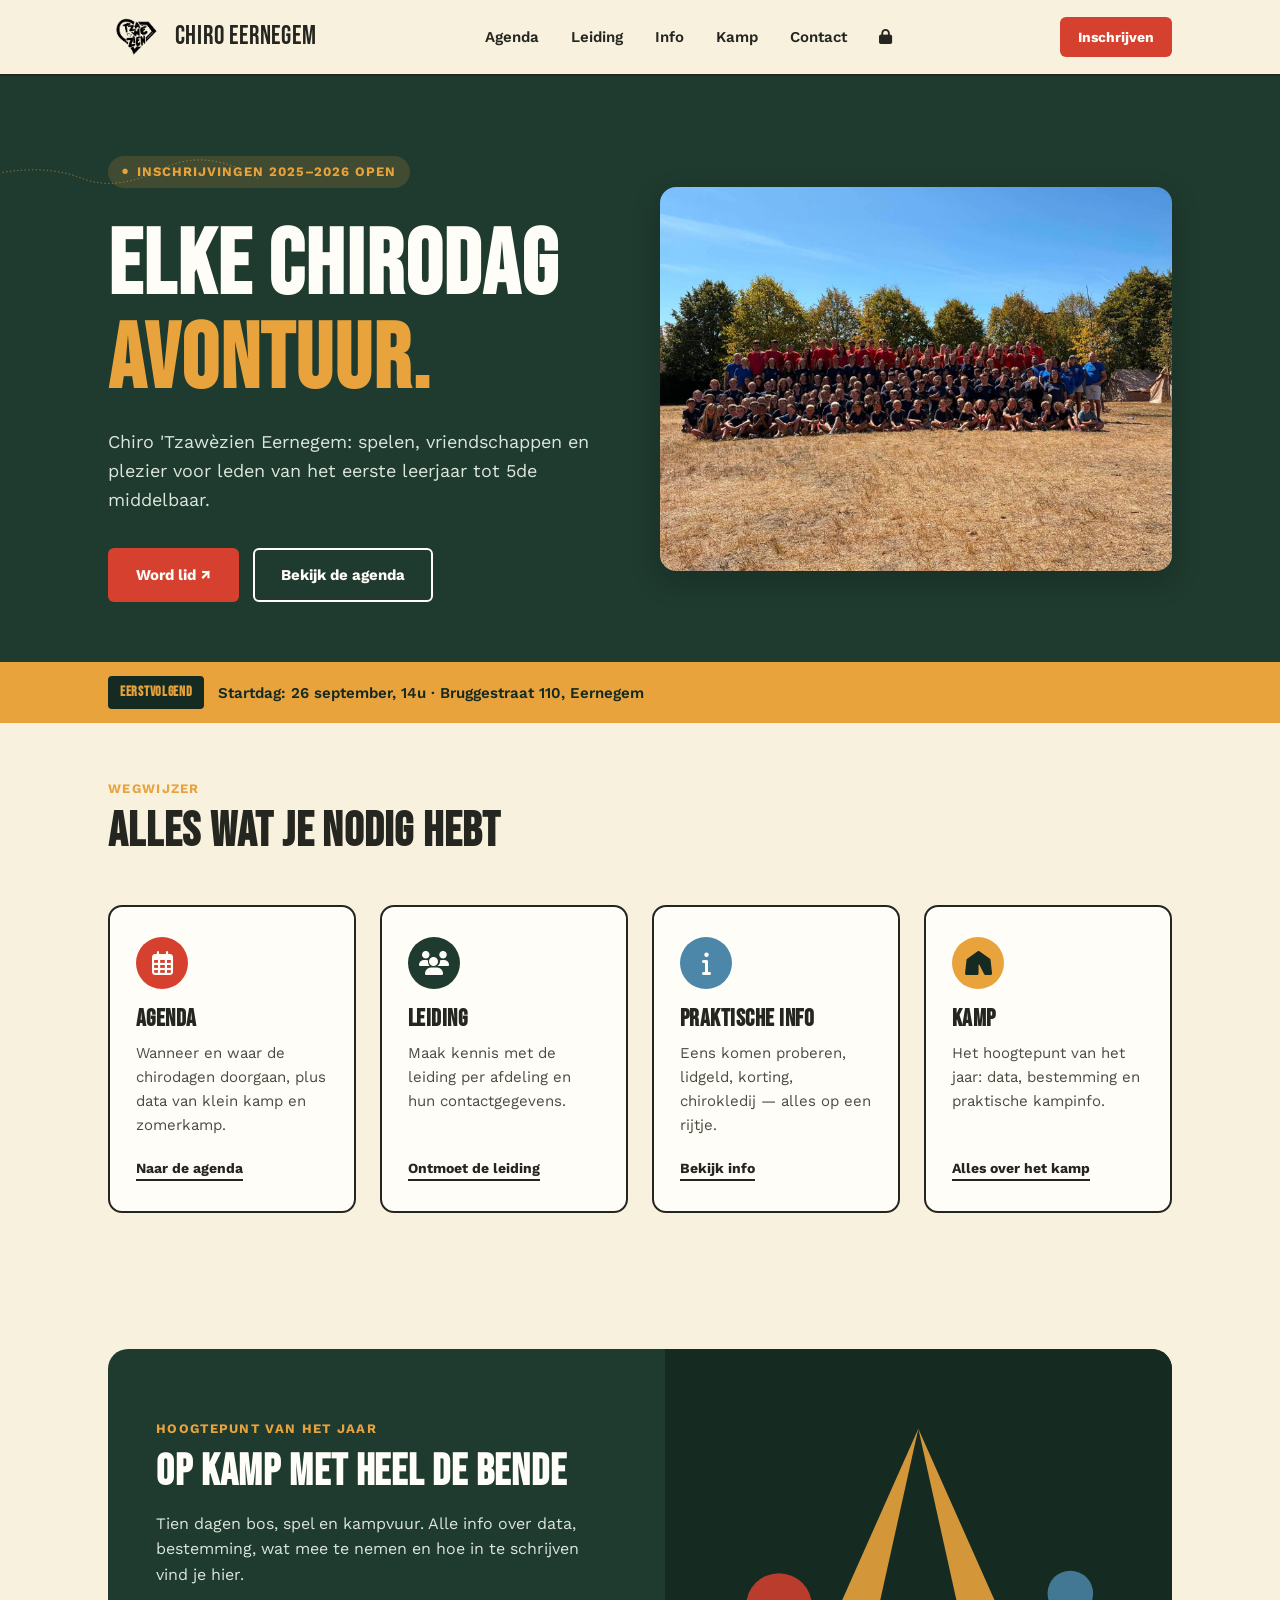
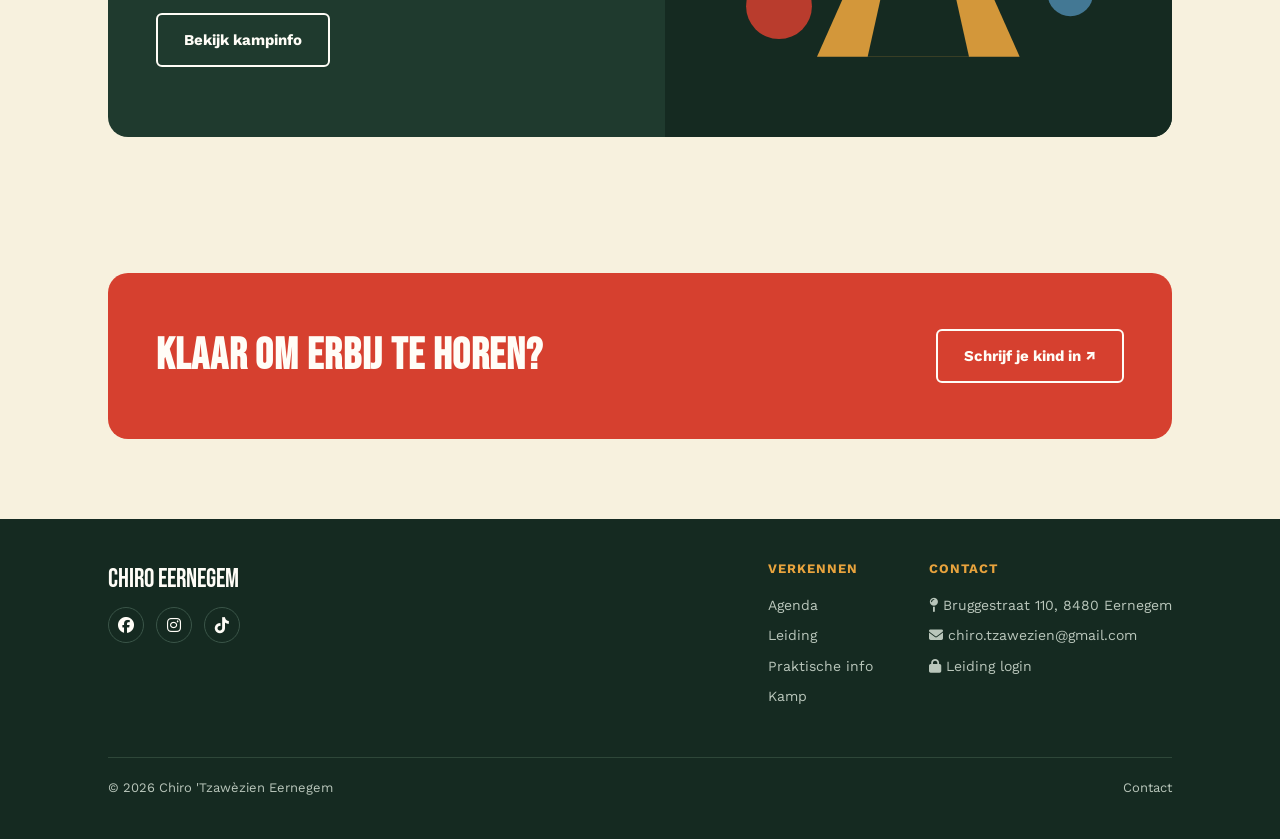
==== index.html @ ea7775bc "Eerste versie website" ====
<!DOCTYPE html>
<html lang="nl">
<head>
  <!-- ========================================== -->
  <!-- META DATA & STYLESHEETS                    -->
  <!-- ========================================== -->
  <meta charset="UTF-8">
  <meta name="viewport" content="width=device-width, initial-scale=1">
  <meta name="author" content="Kenrie Vandekerckhove">
  <meta name="author" content="Janus Schaltin">
  <title>Chiro 'Tzawèzien Eernegem</title>
  
  <link rel="stylesheet" href="./media/css/styles.css">
  <link rel="stylesheet" href="https://cdnjs.cloudflare.com/ajax/libs/font-awesome/6.4.2/css/all.min.css">
  <link rel="preconnect" href="https://fonts.googleapis.com">
  <link href="https://fonts.googleapis.com/css2?family=Bebas+Neue&family=Work+Sans:wght@400;500;600;700&display=swap" rel="stylesheet">
</head>
<body>

  <!-- ========================================== -->
  <!-- HEADER & NAVIGATION                        -->
  <!-- ========================================== -->
  <header>
    <div class="navbar">
      <a href="./index.html" class="logo">
        <img src="./media/pictures/logo.png" alt="Logo Chiro 'Tzawèzien Eernegem" style="height:40px; width:auto; border-radius:6px;"> 
        Chiro Eernegem
      </a>
      <nav>
        <ul>
          <li><a href="./agenda.html">Agenda</a></li>
          <li><a href="./leiding.html">Leiding</a></li>
          <li><a href="./info.html">Info</a></li>
          <li><a href="./kamp.html">Kamp</a></li>
          <li><a href="./contact.html">Contact</a></li>
          <li><a href="https://leiding.chiroeernegem.be" aria-label="Login"><i class="fa-solid fa-lock"></i></a></li>
        </ul>
      </nav>
      <a href="https://inschrijven.chiroeernegem.be/leden" class="nav-cta">Inschrijven</a>
      <button class="menu-toggle"><i class="fa-solid fa-bars"></i></button>
    </div>
  </header>

  <!-- ========================================== -->
  <!-- HERO SECTION                               -->
  <!-- ========================================== -->
  <section class="hero">
    <svg class="trail" viewBox="0 0 1120 500" preserveAspectRatio="none" aria-hidden="true">
      <path d="M -20 420 Q 200 380 350 440 T 700 400 T 1140 460" stroke="#E8A33D" stroke-width="3" stroke-dasharray="2 14" fill="none" stroke-linecap="round"/>
    </svg>
    <div class="wrap hero-layout">
      
      <div class="hero-text">
        <div class="eyebrow">Inschrijvingen 2025–2026 open</div>
        <h1>Elke chirodag<br><span>avontuur.</span></h1>
        <p>Chiro 'Tzawèzien Eernegem: spelen, vriendschappen en plezier voor leden van het eerste leerjaar tot 5de middelbaar.</p>
        <div class="hero-actions">
          <a href="https://inschrijven.chiroeernegem.be/leden" class="btn btn-primary">Word lid ↗</a>
          <a href="./agenda.html" class="btn btn-outline">Bekijk de agenda</a>
        </div>
      </div>

      <div class="hero-image">
        <img src="./media/pictures/groepsfoto.jpg" alt="Vrolijke groepsfoto van Chiro Eernegem">
      </div>
      
    </div>
  </section>

  <!-- ========================================== -->
  <!-- INFO STRIP                                 -->
  <!-- ========================================== -->
  <div class="strip">
    <div class="wrap">
      <span class="tag">Eerstvolgend</span>
      <span>Startdag: 26 september, 14u · Bruggestraat 110, Eernegem</span>
    </div>
  </div>

  <!-- ========================================== -->
  <!-- OVERZICHT CARDS                            -->
  <!-- ========================================== -->
  <section id="overzicht">
    <div class="wrap">
      <div class="section-head">
        <div class="kicker">Wegwijzer</div>
        <h2>Alles wat je nodig hebt</h2>
      </div>
      <div class="card-grid">
        
        <div class="patch">
          <div class="patch-icon"><i class="fa-regular fa-calendar-days"></i></div>
          <h3>Agenda</h3>
          <p>Wanneer en waar de chirodagen doorgaan, plus data van klein kamp en zomerkamp.</p>
          <a href="./agenda.html">Naar de agenda</a>
        </div>
        
        <div class="patch">
          <div class="patch-icon"><i class="fa-solid fa-users"></i></div>
          <h3>Leiding</h3>
          <p>Maak kennis met de leiding per afdeling en hun contactgegevens.</p>
          <a href="./leiding.html">Ontmoet de leiding</a>
        </div>
        
        <div class="patch">
          <div class="patch-icon"><i class="fa-solid fa-info"></i></div>
          <h3>Praktische info</h3>
          <p>Eens komen proberen, lidgeld, korting, chirokledij — alles op een rijtje.</p>
          <a href="./info.html">Bekijk info</a>
        </div>
        
        <div class="patch">
          <div class="patch-icon"><i class="fa-solid fa-tent"></i></div>
          <h3>Kamp</h3>
          <p>Het hoogtepunt van het jaar: data, bestemming en praktische kampinfo.</p>
          <a href="./kamp.html">Alles over het kamp</a>
        </div>
        
      </div>
    </div>
  </section>

  <!-- ========================================== -->
  <!-- KAMP HIGHLIGHT                             -->
  <!-- ========================================== -->
  <section id="kamp">
    <div class="wrap">
      <div class="kamp">
        <div class="kamp-text">
          <div class="kicker">Hoogtepunt van het jaar</div>
          <h2>Op kamp met heel de bende</h2>
          <p>Tien dagen bos, spel en kampvuur. Alle info over data, bestemming, wat mee te nemen en hoe in te schrijven vind je hier.</p>
          <a href="./kamp.html" class="btn btn-outline">Bekijk kampinfo</a>
        </div>
        <div class="kamp-visual" aria-hidden="true">
          <svg viewBox="0 0 400 300" width="100%" height="100%">
            <polygon points="200,60 280,240 120,240" fill="#E8A33D" opacity="0.9"/>
            <polygon points="200,60 240,240 160,240" fill="#152A21"/>
            <circle cx="90" cy="200" r="26" fill="#D6402F" opacity="0.85"/>
            <circle cx="320" cy="190" r="18" fill="#4C86A8" opacity="0.85"/>
          </svg>
        </div>
      </div>
    </div>
  </section>

  <!-- ========================================== -->
  <!-- CALL TO ACTION                             -->
  <!-- ========================================== -->
  <section id="inschrijven">
    <div class="wrap">
      <div class="signup">
        <h2>Klaar om erbij te horen?</h2>
        <a href="https://inschrijven.chiroeernegem.be/leden" class="btn btn-outline">Schrijf je kind in ↗</a>
      </div>
    </div>
  </section>

  <!-- ========================================== -->
  <!-- FOOTER                                     -->
  <!-- ========================================== -->
  <footer id="contact">
    <div class="wrap">
      <div class="footer-top">
        <div>
          <div class="footer-brand">Chiro Eernegem</div>
          <div class="social">
            <a href="https://www.facebook.com/chiroeernegem/" aria-label="Facebook"><i class="fa-brands fa-facebook"></i></a>
            <a href="https://www.instagram.com/chiro.eernegem/" aria-label="Instagram"><i class="fa-brands fa-instagram"></i></a>
            <a href="https://www.tiktok.com/@chiro.eernegem" aria-label="TikTok"><i class="fa-brands fa-tiktok"></i></a>
          </div>
        </div>
        <div class="footer-cols">
          <div class="footer-col">
            <h4>Verkennen</h4>
            <ul>
              <li><a href="./agenda.html">Agenda</a></li>
              <li><a href="./leiding.html">Leiding</a></li>
              <li><a href="./info.html">Praktische info</a></li>
              <li><a href="./kamp.html">Kamp</a></li>
            </ul>
          </div>
          <div class="footer-col">
            <h4>Contact</h4>
            <ul>
              <li><i class="fa-solid fa-map-pin"></i> Bruggestraat 110, 8480 Eernegem</li>
              <li><i class="fa-solid fa-envelope"></i> chiro.tzawezien@gmail.com</li>
              <li><i class="fa-solid fa-lock"></i> <a href="https://leiding.chiroeernegem.be">Leiding login</a></li>
            </ul>
          </div>
        </div>
      </div>
      <div class="footer-bottom">
        <span>© 2026 Chiro 'Tzawèzien Eernegem</span>
        <a href="./contact.html">Contact</a>
      </div>
    </div>
  </footer>

  <!-- ========================================== -->
  <!-- JAVASCRIPT                                 -->
  <!-- ========================================== -->
  <script>
    const menuToggle = document.querySelector('.menu-toggle');
    const navMenu = document.querySelector('nav ul');

    menuToggle.addEventListener('click', () => {
      navMenu.classList.toggle('active');
      
      const icon = menuToggle.querySelector('i');
      if (navMenu.classList.contains('active')) {
        icon.classList.remove('fa-bars');
        icon.classList.add('fa-xmark');
      } else {
        icon.classList.remove('fa-xmark');
        icon.classList.add('fa-bars');
      }
    });
  </script>
</body>
</html>
---- media/css/styles.css ----
/* =========================================
   GLOBALE STYLES (Gedeeld over alle pagina's)
   ========================================= */
:root {
  --forest: #1F3A2E;
  --forest-dark: #152A21;
  --amber: #E8A33D;
  --red: #D6402F;
  --paper: #F7F1DE;
  --ink: #24261F;
  --blue: #4C86A8;
  --white: #FFFDF7;
  /* Extra kleuren voor agenda & leiding */
  --paars: #7B4B94;
  --geel: #F2B705;
  --groen: #3A8C52;
  --donkerblauw: #1B3B6F;
  --oranje: #E8791A;
}

* { box-sizing: border-box; margin: 0; padding: 0; }
body { font-family: 'Work Sans', sans-serif; background: var(--paper); color: var(--ink); line-height: 1.6; }
h1, h2, h3, .display { font-family: 'Bebas Neue', sans-serif; letter-spacing: 0.02em; line-height: 1.02; text-transform: uppercase; }
a { color: inherit; text-decoration: none; }
img { max-width: 100%; display: block; }
.wrap { max-width: 1120px; margin: 0 auto; padding: 0 28px; }

/* --- HEADER & NAV --- */
header { position: sticky; top: 0; z-index: 50; background: var(--paper); border-bottom: 2px solid var(--ink); }
.navbar { display: flex; align-items: center; justify-content: space-between; padding: 16px 28px; max-width: 1120px; margin: 0 auto; }
.logo { display: flex; align-items: center; gap: 10px; font-family: 'Bebas Neue'; font-size: 26px; letter-spacing: 0.03em; }
.logo .sun { width: 34px; height: 34px; border-radius: 50%; background: var(--amber); position: relative; flex: none; }
.logo .sun::before { content: ""; position: absolute; inset: -6px; border-radius: 50%; border: 2px dashed var(--red); animation: spin 20s linear infinite; }
@keyframes spin { to { transform: rotate(360deg); } }
nav ul { list-style: none; display: flex; gap: 28px; font-weight: 600; font-size: 15px; }
nav a { padding: 6px 2px; border-bottom: 2px solid transparent; }
nav a.active, nav a:hover { border-color: var(--red); }
.nav-cta { background: var(--red); color: var(--white); padding: 9px 18px; border-radius: 6px; font-weight: 700; font-size: 14px; }
.nav-cta:hover { background: #b6331f; }
.menu-toggle { display: none; font-family: 'Bebas Neue'; font-size: 16px; background: none; border: 2px solid var(--ink); border-radius: 6px; padding: 6px 12px; cursor: pointer; }

/* --- GLOBALE COMPONENTEN --- */
.btn { display: inline-flex; align-items: center; gap: 8px; font-weight: 700; font-size: 15px; padding: 13px 26px; border-radius: 6px; border: 2px solid transparent; }
.btn-primary { background: var(--red); color: var(--white); }
.btn-primary:hover { background: #b6331f; }
.btn-outline { border-color: var(--white); color: var(--white); }
.btn-outline:hover { background: var(--white); color: var(--red); }
/* Nieuwe dark button (uit 2e blok) */
.btn.btn-dark { border-color: var(--ink); color: var(--ink); }
.btn.btn-dark:hover { background: var(--ink); color: var(--white); border-color: var(--ink); }

.kicker { font-weight: 700; font-size: 13px; letter-spacing: 0.1em; text-transform: uppercase; color: var(--amber); }
.fill { background: #FCEFD4; color: #8a5f14; padding: 1px 6px; border-radius: 4px; font-weight: 600; font-size: 0.9em; }
.grid2 { display: grid; grid-template-columns: repeat(auto-fit, minmax(240px, 1fr)); gap: 24px; }
.card { background: var(--white); border: 2px solid var(--ink); border-radius: 14px; padding: 26px 28px; }
.card h2 { font-size: 22px; margin-bottom: 12px; }
.card p, .card li { font-size: 15px; }
.card ul { padding-left: 20px; }
.card li { margin-bottom: 6px; }
.cta-box { background: var(--red); color: var(--white); border-radius: 16px; padding: 34px 30px; text-align: center; margin-top: 32px; }
.cta-box h2 { font-size: 26px; margin-bottom: 14px; }

/* --- PAGE HEADERS & HERO --- */
.hero { background: var(--forest); color: var(--white); position: relative; overflow: hidden; padding: 80px 0 60px; }
.hero .wrap { position: relative; z-index: 2; }
.hero h1 { font-size: clamp(48px, 8vw, 92px); max-width: 820px; margin-top: 10px; }
.hero h1 span { color: var(--amber); }
.hero p { max-width: 560px; font-size: 18px; color: #DCE6DD; margin: 20px 0 34px; }

/* NIEUW: Tweekoloms lay-out voor hero tekst en foto */
.hero-layout { display: grid; grid-template-columns: 1fr 1fr; gap: 40px; align-items: center; }
.hero-image img { width: 100%; height: auto; max-height: 450px; object-fit: cover; border-radius: 16px; box-shadow: 0 10px 30px rgba(0, 0, 0, 0.2); }

.page-head { background: var(--forest); color: var(--white); padding: 56px 0 40px; }
.page-head h1 { font-size: clamp(40px, 7vw, 68px); margin-top: 10px; }
.page-head p { max-width: 560px; color: #DCE6DD; margin-top: 16px; font-size: 16px; }

/* --- FOOTER --- */
footer { background: var(--forest-dark); color: #B9C6BB; padding: 40px 0; font-size: 13px; }
footer .wrap { display: flex; justify-content: space-between; flex-wrap: wrap; gap: 10px; max-width: 1120px; }
.footer-top { display: flex; justify-content: space-between; gap: 40px; flex-wrap: wrap; margin-bottom: 40px; width: 100%; }
.footer-brand { font-family: 'Bebas Neue'; font-size: 26px; color: var(--white); }
.footer-cols { display: flex; gap: 56px; flex-wrap: wrap; }
.footer-col h4 { font-family: 'Work Sans'; font-size: 13px; letter-spacing: 0.08em; text-transform: uppercase; color: var(--amber); margin-bottom: 14px; }
.footer-col ul { list-style: none; font-size: 14px; display: flex; flex-direction: column; gap: 8px; }
.footer-col a:hover { color: var(--white); }
.social { display: flex; gap: 12px; margin-top: 6px; }
.social a { width: 36px; height: 36px; border: 1px solid #3A5548; border-radius: 50%; display: flex; align-items: center; justify-content: center; font-size: 13px; font-weight: 700; color: var(--white); transition: 0.3s ease; }
.social a:hover { background: var(--amber); color: var(--forest-dark); border-color: var(--amber); }
/* Font Awesome styling voor social icons */
.social a i { font-size: 16px; } 
.footer-bottom { border-top: 1px solid #2E4739; padding-top: 20px; font-size: 13px; display: flex; justify-content: space-between; flex-wrap: wrap; gap: 10px; width: 100%; }


/* =========================================
   SPECIFIEKE PAGINA STYLES
   ========================================= */

/* --- HOME / HERONTWERP --- */
.trail { position: absolute; inset: 0; z-index: 1; opacity: 0.5; }
.eyebrow { display: inline-flex; align-items: center; gap: 8px; background: rgba(232,163,61,0.16); color: var(--amber); font-weight: 700; font-size: 13px; letter-spacing: 0.08em; text-transform: uppercase; padding: 6px 14px; border-radius: 100px; margin-bottom: 22px; }
.eyebrow::before { content: "●"; font-size: 8px; }
.hero-actions { display: flex; gap: 14px; flex-wrap: wrap; }
.strip { background: var(--amber); color: var(--forest-dark); padding: 14px 0; }
.strip .wrap { display: flex; align-items: center; gap: 14px; flex-wrap: wrap; font-weight: 600; font-size: 15px; }
.strip .tag { background: var(--forest-dark); color: var(--amber); font-family: 'Bebas Neue'; font-size: 14px; letter-spacing: 0.05em; padding: 5px 12px; border-radius: 4px; }
section { padding: 56px 0 80px; }
.section-head { max-width: 560px; margin-bottom: 48px; }
.section-head h2 { font-size: clamp(32px, 5vw, 48px); margin-top: 8px; }
.card-grid { display: grid; grid-template-columns: repeat(auto-fit, minmax(240px, 1fr)); gap: 24px; }

/* Aangepaste patch class voor gelijke hoogtes en uitgelijnde links */
.patch { background: var(--white); border: 2px solid var(--ink); border-radius: 14px; padding: 30px 26px; position: relative; transition: transform 0.15s ease; display: flex; flex-direction: column; height: 100%; }
.patch:hover { transform: translateY(-4px); }
.patch-icon { width: 52px; height: 52px; border-radius: 50%; display: flex; align-items: center; justify-content: center; font-family: 'Bebas Neue'; font-size: 20px; color: var(--white); margin-bottom: 18px; }
/* Font Awesome styling voor patch icons */
.patch-icon i { font-size: 24px; }
.patch:nth-child(1) .patch-icon { background: var(--red); }
.patch:nth-child(2) .patch-icon { background: var(--forest); }
.patch:nth-child(3) .patch-icon { background: var(--blue); }
.patch:nth-child(4) .patch-icon { background: var(--amber); color: var(--forest-dark); }
.patch h3 { font-size: 24px; margin-bottom: 10px; }
/* Aangepaste paragraaf binnen patch zodat de knop naar beneden geduwd wordt */
.patch p { font-size: 15px; color: #4B4B41; margin-bottom: 20px; flex-grow: 1; }
.patch a { font-weight: 700; font-size: 14px; border-bottom: 2px solid var(--ink); align-self: flex-start; }

.kamp { background: var(--forest); color: var(--white); border-radius: 20px; overflow: hidden; display: grid; grid-template-columns: 1.1fr 1fr; align-items: center; }
.kamp-text { padding: 56px 48px; }
.kamp-text h2 { font-size: clamp(30px, 4vw, 44px); margin: 10px 0 16px; }
.kamp-text p { color: #DCE6DD; margin-bottom: 26px; max-width: 440px; }
.kamp-visual { background: var(--forest-dark); height: 100%; min-height: 280px; position: relative; }
.signup { background: var(--red); color: var(--white); border-radius: 20px; padding: 56px 48px; display: flex; align-items: center; justify-content: space-between; gap: 32px; flex-wrap: wrap; }
.signup h2 { font-size: clamp(30px, 4vw, 44px); max-width: 480px; }

/* --- AGENDA --- */
.filters { display: flex; gap: 10px; flex-wrap: wrap; padding: 28px 0 8px; }
.filter { border: 2px solid var(--ink); border-radius: 100px; padding: 8px 18px; font-weight: 600; font-size: 14px; background: var(--white); cursor: pointer; display: inline-flex; align-items: center; gap: 8px; }
.filter .fdot { width: 9px; height: 9px; border-radius: 50%; display: inline-block; background: var(--ink); }
.filter.active { background: var(--ink); color: var(--white); }
.filter.f-ribbel { border-color: var(--paars); } .filter.f-ribbel .fdot { background: var(--paars); }
.filter.f-ribbel.active, .filter.f-ribbel:hover { background: var(--paars); color: var(--white); border-color: var(--paars); }
.filter.f-speelclub { border-color: var(--geel); } .filter.f-speelclub .fdot { background: var(--geel); }
.filter.f-speelclub.active, .filter.f-speelclub:hover { background: var(--geel); color: var(--ink); border-color: var(--geel); }
.filter.f-rakwi { border-color: var(--groen); } .filter.f-rakwi .fdot { background: var(--groen); }
.filter.f-rakwi.active, .filter.f-rakwi:hover { background: var(--groen); color: var(--white); border-color: var(--groen); }
.filter.f-tito { border-color: var(--red); } .filter.f-tito .fdot { background: var(--red); }
.filter.f-tito.active, .filter.f-tito:hover { background: var(--red); color: var(--white); border-color: var(--red); }
.filter.f-keti { border-color: var(--donkerblauw); } .filter.f-keti .fdot { background: var(--donkerblauw); }
.filter.f-keti.active, .filter.f-keti:hover { background: var(--donkerblauw); color: var(--white); border-color: var(--donkerblauw); }
.filter.f-aspi { border-color: var(--oranje); } .filter.f-aspi .fdot { background: var(--oranje); }
.filter.f-aspi.active, .filter.f-aspi:hover { background: var(--oranje); color: var(--white); border-color: var(--oranje); }
.agenda-list { display: flex; flex-direction: column; gap: 16px; margin-top: 24px; }
.agenda-item { display: grid; grid-template-columns: 100px 1fr auto; gap: 20px; align-items: center; background: var(--white); border: 2px solid var(--ink); border-radius: 14px; padding: 20px 24px; }
.date-badge { background: var(--forest); color: var(--white); border-radius: 10px; padding: 10px 0; text-align: center; }
.date-badge .day { font-family: 'Bebas Neue'; font-size: 30px; line-height: 1; }
.date-badge .month { font-size: 11px; letter-spacing: 0.08em; text-transform: uppercase; color: var(--amber); margin-top: 2px; }
.agenda-info h3 { font-family: 'Work Sans'; text-transform: none; letter-spacing: 0; font-weight: 700; font-size: 17px; margin-bottom: 4px; }
.agenda-info p { font-size: 14px; color: #4B4B41; }
.badge { display: inline-block; font-size: 11px; font-weight: 700; text-transform: uppercase; letter-spacing: 0.05em; padding: 4px 10px; border-radius: 100px; margin-right: 8px; }
.badge-alle { background: #EDEAE0; color: var(--ink); }
.badge-ribbel { background: #EEE2F3; color: var(--paars); }
.badge-speelclub { background: #FBEEC2; color: #8a6d05; }
.badge-rakwi { background: #DFEFE4; color: var(--groen); }
.badge-tito { background: #FBE1DA; color: var(--red); }
.badge-keti { background: #DEE5F0; color: var(--donkerblauw); }
.badge-aspi { background: #FBE3D2; color: var(--oranje); }
.badge-kamp { background: var(--ink); color: var(--white); }
.agenda-time { font-weight: 700; font-size: 15px; text-align: right; white-space: nowrap; }
.agenda-time span { display: block; font-size: 12px; font-weight: 500; color: #4B4B41; }
.legend { display: flex; gap: 18px; flex-wrap: wrap; margin-top: 36px; font-size: 13px; color: #4B4B41; }
.legend span { display: inline-flex; align-items: center; gap: 6px; }
.dot { width: 10px; height: 10px; border-radius: 50%; display: inline-block; }
.kamp-cta { background: var(--red); color: var(--white); border-radius: 20px; padding: 44px 40px; margin-top: 56px; display: flex; align-items: center; justify-content: space-between; gap: 24px; flex-wrap: wrap; }
.kamp-cta h2 { font-size: clamp(26px, 4vw, 36px); max-width: 440px; }

/* --- LEIDING --- */
.afdeling { margin-bottom: 48px; }
.afdeling-head { display: flex; align-items: center; gap: 12px; margin-bottom: 18px; }
.afdeling-dot { width: 16px; height: 16px; border-radius: 50%; flex: none; }
.afdeling-head h2 { font-size: 26px; }
.afdeling-head span { font-size: 13px; color: #4B4B41; font-weight: 600; }
.leiders { display: grid; grid-template-columns: repeat(auto-fit, minmax(220px, 1fr)); gap: 16px; }
.leider-card { background: var(--white); border: 2px solid var(--ink); border-top-width: 6px; border-radius: 12px; padding: 18px 20px; }
.leider-card h3 { font-family: 'Work Sans'; text-transform: none; letter-spacing: 0; font-weight: 700; font-size: 16px; margin-bottom: 6px; }
.leider-card p { font-size: 13px; color: #4B4B41; }
.leider-card a { font-size: 13px; font-weight: 600; color: var(--red); }

/* --- INFO --- */
.info-block { background: var(--white); border: 2px solid var(--ink); border-radius: 14px; padding: 26px 28px; margin-bottom: 20px; }
.info-block h2 { font-size: 22px; margin-bottom: 10px; }
.info-block p { font-size: 15px; margin-bottom: 8px; }
.info-block ul { padding-left: 20px; font-size: 15px; }
.info-block li { margin-bottom: 4px; }

/* --- KAMP --- */
.hero svg { position: absolute; right: -40px; bottom: -30px; width: 260px; opacity: 0.9; }

/* --- CONTACT --- */
.social-row { display: flex; gap: 12px; margin-top: 14px; }
.social-row a { width: 42px; height: 42px; border: 2px solid var(--ink); border-radius: 50%; display: flex; align-items: center; justify-content: center; font-weight: 700; font-size: 13px; transition: 0.3s ease; }
.social-row a:hover { background: var(--red); color: var(--white); border-color: var(--red); }
/* Font Awesome styling voor grotere contact icons */
.social-row a i { font-size: 20px; }

/* =========================================
   MEDIA QUERIES (Mobiele weergave)
   ========================================= */
@media (max-width: 760px) {
  /* Zorgt dat het menu absoluut onder de header valt */
  nav ul { 
    display: none; 
    position: absolute;
    top: 100%;
    left: 0;
    width: 100%;
    background: var(--paper);
    flex-direction: column;
    padding: 20px 0;
    border-bottom: 2px solid var(--ink);
    text-align: center;
  }
  
  /* Deze class wordt door JavaScript toegevoegd als we klikken */
  nav ul.active {
    display: flex;
  }

  .menu-toggle { display: inline-block; }
  .nav-cta { display: none; }
  .kamp { grid-template-columns: 1fr; }
  .kamp-visual { min-height: 180px; }
  .grid2 { grid-template-columns: 1fr; }
  
  /* NIEUW: Stapelt de hero-tekst en hero-afbeelding onder elkaar op mobiel */
  .hero-layout { grid-template-columns: 1fr; gap: 32px; }
}

@media (max-width: 640px) {
  .agenda-item { grid-template-columns: 70px 1fr; row-gap: 8px; }
  .agenda-time { grid-column: 1 / -1; text-align: left; }
}
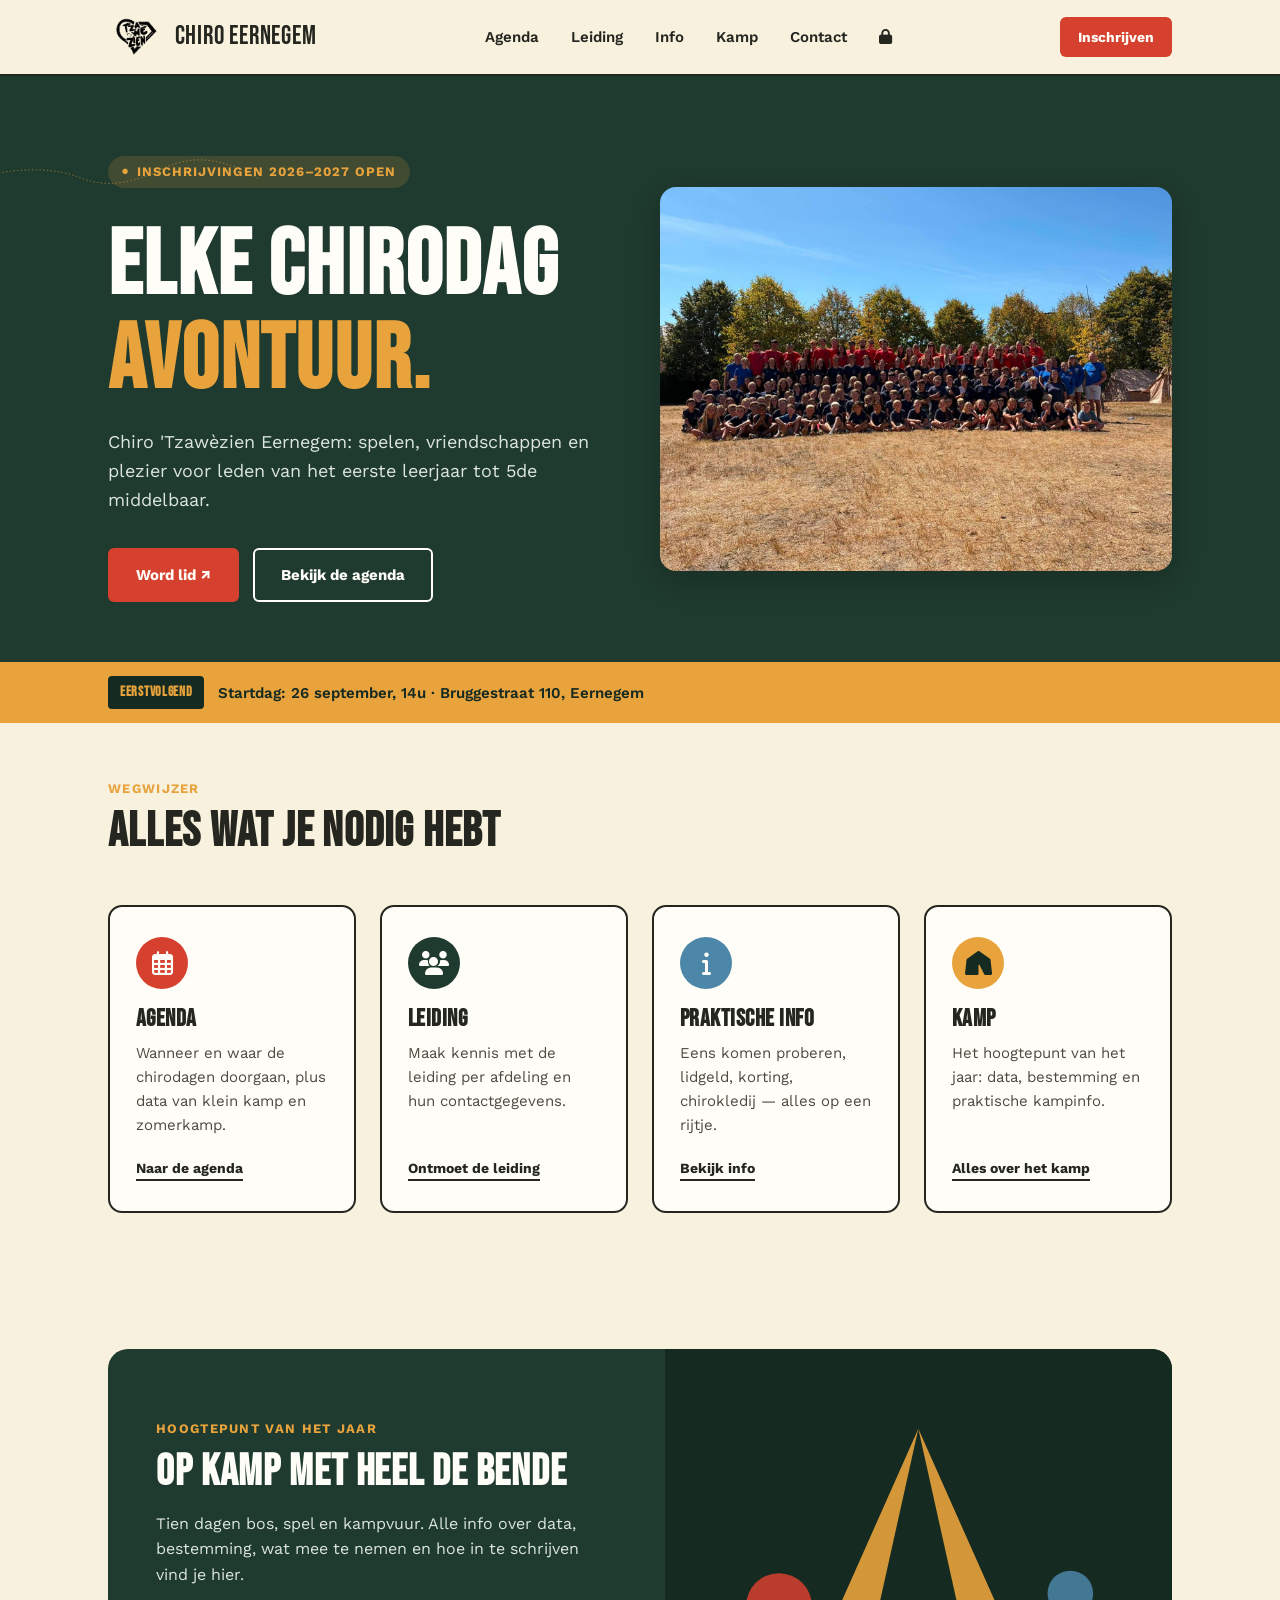
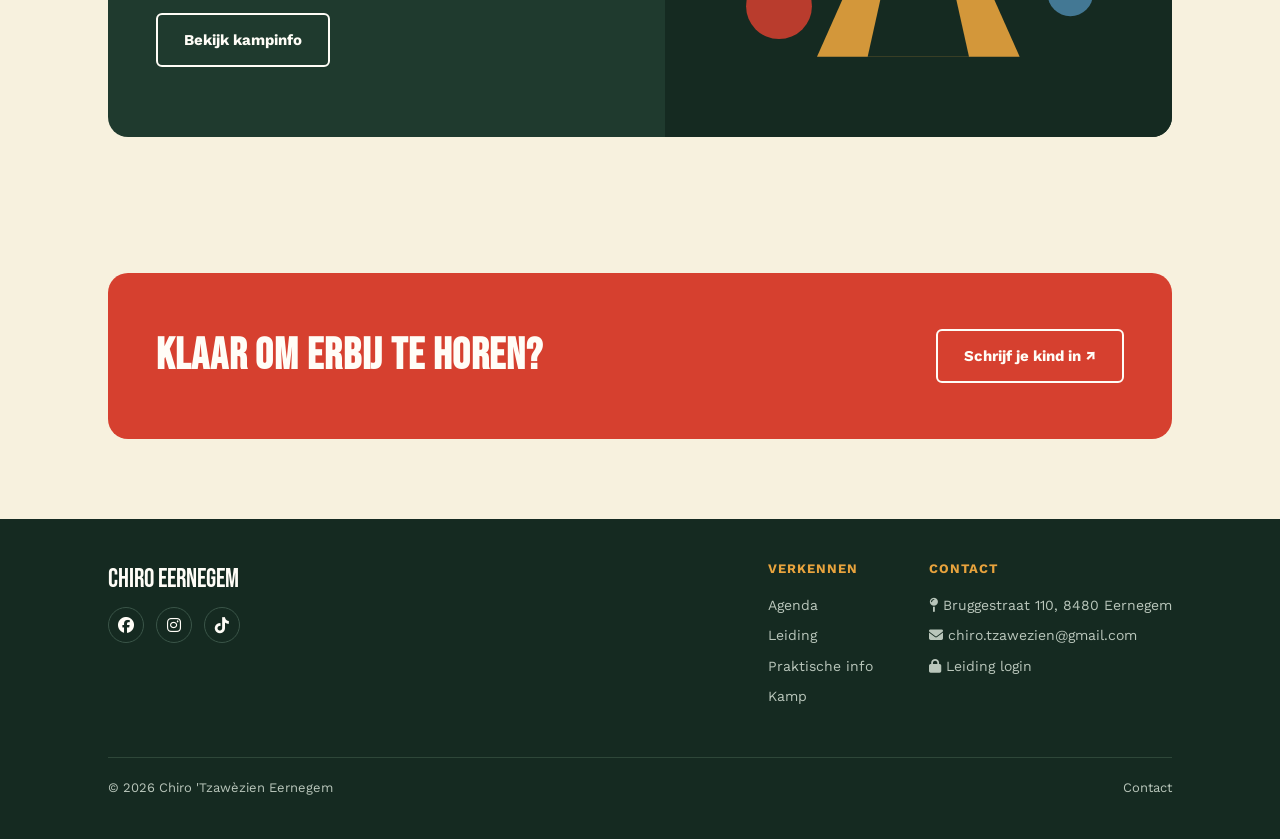
==== commit 1e9e9d73: "bugfix" ====
--- a/index.html
+++ b/index.html
@@ -51,7 +51,7 @@
     <div class="wrap hero-layout">
       
       <div class="hero-text">
-        <div class="eyebrow">Inschrijvingen 2025–2026 open</div>
+        <div class="eyebrow">Inschrijvingen 2026–2027 open</div>
         <h1>Elke chirodag<br><span>avontuur.</span></h1>
         <p>Chiro 'Tzawèzien Eernegem: spelen, vriendschappen en plezier voor leden van het eerste leerjaar tot 5de middelbaar.</p>
         <div class="hero-actions">
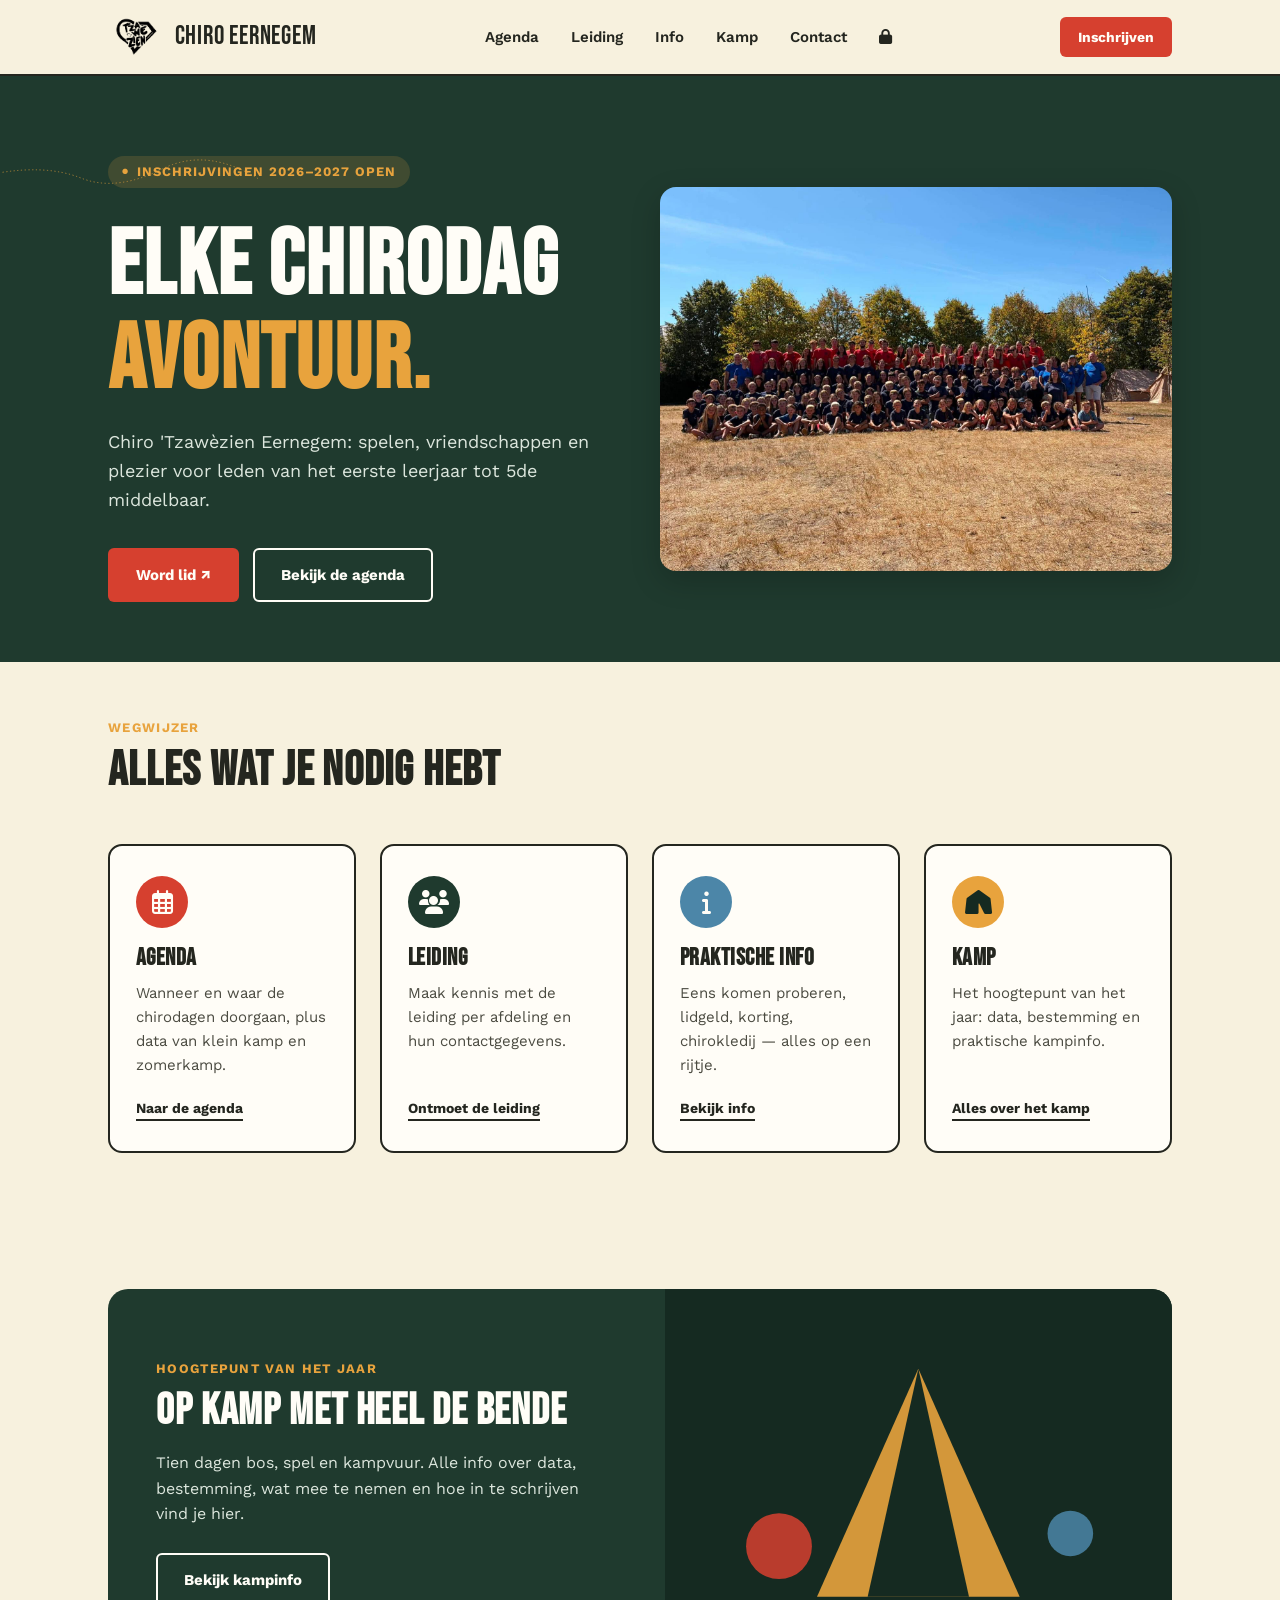
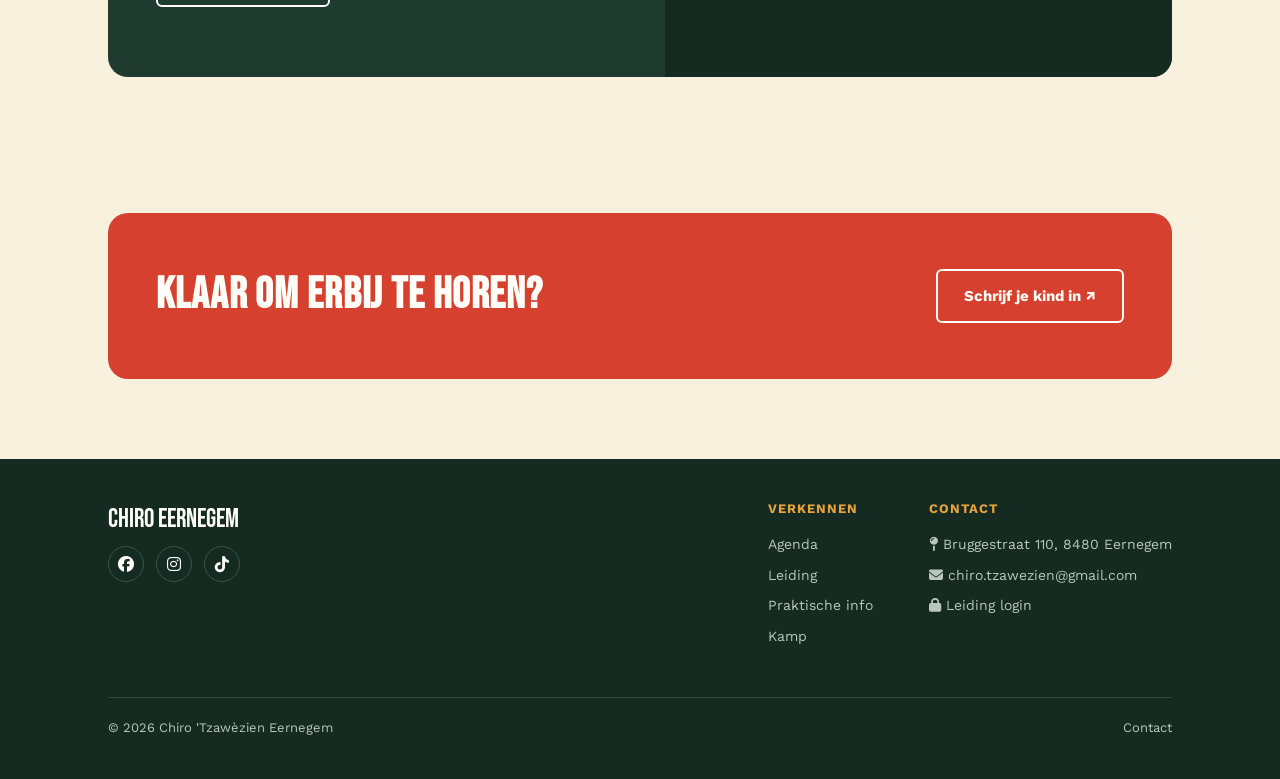
==== commit 499d8378: "bugfixes" ====
--- a/index.html
+++ b/index.html
@@ -70,12 +70,12 @@
   <!-- ========================================== -->
   <!-- INFO STRIP                                 -->
   <!-- ========================================== -->
-  <div class="strip">
+  <!-- <div class="strip">
     <div class="wrap">
       <span class="tag">Eerstvolgend</span>
       <span>Startdag: 26 september, 14u · Bruggestraat 110, Eernegem</span>
     </div>
-  </div>
+  </div> -->
 
   <!-- ========================================== -->
   <!-- OVERZICHT CARDS                            -->
--- a/media/css/styles.css
+++ b/media/css/styles.css
@@ -10,72 +10,403 @@
   --ink: #24261F;
   --blue: #4C86A8;
   --white: #FFFDF7;
-  /* Extra kleuren voor agenda & leiding */
+  
+  /* Kleuren voor afdelingen */
   --paars: #7B4B94;
   --geel: #F2B705;
   --groen: #3A8C52;
+  --rood: #D6402F;
   --donkerblauw: #1B3B6F;
   --oranje: #E8791A;
 }
 
-* { box-sizing: border-box; margin: 0; padding: 0; }
-body { font-family: 'Work Sans', sans-serif; background: var(--paper); color: var(--ink); line-height: 1.6; }
-h1, h2, h3, .display { font-family: 'Bebas Neue', sans-serif; letter-spacing: 0.02em; line-height: 1.02; text-transform: uppercase; }
-a { color: inherit; text-decoration: none; }
-img { max-width: 100%; display: block; }
-.wrap { max-width: 1120px; margin: 0 auto; padding: 0 28px; }
-
-/* --- HEADER & NAV --- */
-header { position: sticky; top: 0; z-index: 50; background: var(--paper); border-bottom: 2px solid var(--ink); }
-.navbar { display: flex; align-items: center; justify-content: space-between; padding: 16px 28px; max-width: 1120px; margin: 0 auto; }
-.logo { display: flex; align-items: center; gap: 10px; font-family: 'Bebas Neue'; font-size: 26px; letter-spacing: 0.03em; }
-.logo .sun { width: 34px; height: 34px; border-radius: 50%; background: var(--amber); position: relative; flex: none; }
-.logo .sun::before { content: ""; position: absolute; inset: -6px; border-radius: 50%; border: 2px dashed var(--red); animation: spin 20s linear infinite; }
-@keyframes spin { to { transform: rotate(360deg); } }
-nav ul { list-style: none; display: flex; gap: 28px; font-weight: 600; font-size: 15px; }
-nav a { padding: 6px 2px; border-bottom: 2px solid transparent; }
-nav a.active, nav a:hover { border-color: var(--red); }
-.nav-cta { background: var(--red); color: var(--white); padding: 9px 18px; border-radius: 6px; font-weight: 700; font-size: 14px; }
-.nav-cta:hover { background: #b6331f; }
-.menu-toggle { display: none; font-family: 'Bebas Neue'; font-size: 16px; background: none; border: 2px solid var(--ink); border-radius: 6px; padding: 6px 12px; cursor: pointer; }
-
-/* --- GLOBALE COMPONENTEN --- */
-.btn { display: inline-flex; align-items: center; gap: 8px; font-weight: 700; font-size: 15px; padding: 13px 26px; border-radius: 6px; border: 2px solid transparent; }
+* { 
+  box-sizing: border-box; 
+  margin: 0; 
+  padding: 0; 
+}
+
+body { 
+  font-family: 'Work Sans', sans-serif; 
+  background: var(--paper); 
+  color: var(--ink); 
+  line-height: 1.6; 
+}
+
+h1, h2, h3, .display { 
+  font-family: 'Bebas Neue', sans-serif; 
+  letter-spacing: 0.02em; 
+  line-height: 1.02; 
+  text-transform: uppercase; 
+}
+
+a { 
+  color: inherit; 
+  text-decoration: none; 
+}
+
+img { 
+  max-width: 100%; 
+  display: block; 
+}
+
+.wrap { 
+  max-width: 1120px; 
+  margin: 0 auto; 
+  padding: 0 28px; 
+}
+
+/* =========================================
+   HEADER & NAVIGATIE
+   ========================================= */
+header { 
+  position: sticky; 
+  top: 0; 
+  z-index: 50; 
+  background: var(--paper); 
+  border-bottom: 2px solid var(--ink); 
+}
+
+.navbar { 
+  display: flex; 
+  align-items: center; 
+  justify-content: space-between; 
+  padding: 16px 28px; 
+  max-width: 1120px; 
+  margin: 0 auto; 
+}
+
+.logo { 
+  display: flex; 
+  align-items: center; 
+  gap: 10px; 
+  font-family: 'Bebas Neue'; 
+  font-size: 26px; 
+  letter-spacing: 0.03em; 
+}
+
+.logo .sun { 
+  width: 34px; 
+  height: 34px; 
+  border-radius: 50%; 
+  background: var(--amber); 
+  position: relative; 
+  flex: none; 
+}
+
+.logo .sun::before { 
+  content: ""; 
+  position: absolute; 
+  inset: -6px; 
+  border-radius: 50%; 
+  border: 2px dashed var(--red); 
+  animation: spin 20s linear infinite; 
+}
+
+@keyframes spin { 
+  to { transform: rotate(360deg); } 
+}
+
+nav ul { 
+  list-style: none; 
+  display: flex; 
+  gap: 28px; 
+  font-weight: 600; 
+  font-size: 15px; 
+}
+
+nav a { 
+  padding: 6px 2px; 
+  border-bottom: 2px solid transparent; 
+}
+
+nav a.active, nav a:hover { 
+  border-color: var(--red); 
+}
+
+.nav-cta { 
+  background: var(--red); 
+  color: var(--white); 
+  padding: 9px 18px; 
+  border-radius: 6px; 
+  font-weight: 700; 
+  font-size: 14px; 
+}
+
+.nav-cta:hover { 
+  background: #b6331f; 
+}
+
+.menu-toggle { 
+  display: none; 
+  font-family: 'Bebas Neue'; 
+  font-size: 16px; 
+  background: none; 
+  border: 2px solid var(--ink); 
+  border-radius: 6px; 
+  padding: 6px 12px; 
+  cursor: pointer; 
+}
+
+/* =========================================
+   GLOBALE COMPONENTEN & BUTTONS
+   ========================================= */
+.btn { 
+  display: inline-flex; 
+  align-items: center; 
+  gap: 8px; 
+  font-weight: 700; 
+  font-size: 15px; 
+  padding: 13px 26px; 
+  border-radius: 6px; 
+  border: 2px solid transparent; 
+}
+
 .btn-primary { background: var(--red); color: var(--white); }
 .btn-primary:hover { background: #b6331f; }
+
 .btn-outline { border-color: var(--white); color: var(--white); }
 .btn-outline:hover { background: var(--white); color: var(--red); }
-/* Nieuwe dark button (uit 2e blok) */
+
 .btn.btn-dark { border-color: var(--ink); color: var(--ink); }
 .btn.btn-dark:hover { background: var(--ink); color: var(--white); border-color: var(--ink); }
 
-.kicker { font-weight: 700; font-size: 13px; letter-spacing: 0.1em; text-transform: uppercase; color: var(--amber); }
-.fill { background: #FCEFD4; color: #8a5f14; padding: 1px 6px; border-radius: 4px; font-weight: 600; font-size: 0.9em; }
-.grid2 { display: grid; grid-template-columns: repeat(auto-fit, minmax(240px, 1fr)); gap: 24px; }
-.card { background: var(--white); border: 2px solid var(--ink); border-radius: 14px; padding: 26px 28px; }
+.kicker { 
+  font-weight: 700; 
+  font-size: 13px; 
+  letter-spacing: 0.1em; 
+  text-transform: uppercase; 
+  color: var(--amber); 
+}
+
+.fill { 
+  background: #FCEFD4; 
+  color: #8a5f14; 
+  padding: 1px 6px; 
+  border-radius: 4px; 
+  font-weight: 600; 
+  font-size: 0.9em; 
+}
+
+.grid2 { 
+  display: grid; 
+  grid-template-columns: repeat(auto-fit, minmax(240px, 1fr)); 
+  gap: 24px; 
+}
+
+.grid3 { 
+  display: grid; 
+  grid-template-columns: repeat(auto-fit, minmax(320px, 1fr)); 
+  gap: 24px; 
+}
+
+.card { 
+  background: var(--white); 
+  border: 2px solid var(--ink); 
+  border-radius: 14px; 
+  padding: 26px 28px; 
+}
+
 .card h2 { font-size: 22px; margin-bottom: 12px; }
 .card p, .card li { font-size: 15px; }
 .card ul { padding-left: 20px; }
 .card li { margin-bottom: 6px; }
-.cta-box { background: var(--red); color: var(--white); border-radius: 16px; padding: 34px 30px; text-align: center; margin-top: 32px; }
-.cta-box h2 { font-size: 26px; margin-bottom: 14px; }
-
-/* --- PAGE HEADERS & HERO --- */
-.hero { background: var(--forest); color: var(--white); position: relative; overflow: hidden; padding: 80px 0 60px; }
+
+.cta-box { 
+  background: var(--red); 
+  color: var(--white); 
+  border-radius: 16px; 
+  padding: 34px 30px; 
+  text-align: center; 
+  margin-top: 32px; 
+}
+
+.cta-box h2 { 
+  font-size: 26px; 
+  margin-bottom: 14px; 
+}
+
+/* =========================================
+   PAGE HEADERS & HERO SECTIES
+   ========================================= */
+.hero { 
+  background: var(--forest); 
+  color: var(--white); 
+  position: relative; 
+  overflow: hidden; 
+  padding: 80px 0 60px; 
+}
+
 .hero .wrap { position: relative; z-index: 2; }
 .hero h1 { font-size: clamp(48px, 8vw, 92px); max-width: 820px; margin-top: 10px; }
 .hero h1 span { color: var(--amber); }
 .hero p { max-width: 560px; font-size: 18px; color: #DCE6DD; margin: 20px 0 34px; }
 
-/* NIEUW: Tweekoloms lay-out voor hero tekst en foto */
-.hero-layout { display: grid; grid-template-columns: 1fr 1fr; gap: 40px; align-items: center; }
-.hero-image img { width: 100%; height: auto; max-height: 450px; object-fit: cover; border-radius: 16px; box-shadow: 0 10px 30px rgba(0, 0, 0, 0.2); }
-
-.page-head { background: var(--forest); color: var(--white); padding: 56px 0 40px; }
+.hero-layout { 
+  display: grid; 
+  grid-template-columns: 1fr 1fr; 
+  gap: 40px; 
+  align-items: center; 
+}
+
+.hero-image img { 
+  width: 100%; 
+  height: auto; 
+  max-height: 450px; 
+  object-fit: cover; 
+  border-radius: 16px; 
+  box-shadow: 0 10px 30px rgba(0, 0, 0, 0.2); 
+}
+
+.page-head { 
+  background: var(--forest); 
+  color: var(--white); 
+  padding: 56px 0 40px; 
+}
+
 .page-head h1 { font-size: clamp(40px, 7vw, 68px); margin-top: 10px; }
 .page-head p { max-width: 560px; color: #DCE6DD; margin-top: 16px; font-size: 16px; }
 
-/* --- FOOTER --- */
+/* =========================================
+   HOMEPAGE SPECIFIEKE COMPONENTEN
+   ========================================= */
+.trail { position: absolute; inset: 0; z-index: 1; opacity: 0.5; }
+
+.eyebrow { 
+  display: inline-flex; 
+  align-items: center; 
+  gap: 8px; 
+  background: rgba(232,163,61,0.16); 
+  color: var(--amber); 
+  font-weight: 700; 
+  font-size: 13px; 
+  letter-spacing: 0.08em; 
+  text-transform: uppercase; 
+  padding: 6px 14px; 
+  border-radius: 100px; 
+  margin-bottom: 22px; 
+}
+
+.eyebrow::before { content: "●"; font-size: 8px; }
+
+.hero-actions { display: flex; gap: 14px; flex-wrap: wrap; }
+
+.strip { background: var(--amber); color: var(--forest-dark); padding: 14px 0; }
+.strip .wrap { display: flex; align-items: center; gap: 14px; flex-wrap: wrap; font-weight: 600; font-size: 15px; }
+.strip .tag { background: var(--forest-dark); color: var(--amber); font-family: 'Bebas Neue'; font-size: 14px; letter-spacing: 0.05em; padding: 5px 12px; border-radius: 4px; }
+
+section { padding: 56px 0 80px; }
+.section-head { max-width: 560px; margin-bottom: 48px; }
+.section-head h2 { font-size: clamp(32px, 5vw, 48px); margin-top: 8px; }
+
+.card-grid { display: grid; grid-template-columns: repeat(auto-fit, minmax(240px, 1fr)); gap: 24px; }
+
+.patch { 
+  background: var(--white); 
+  border: 2px solid var(--ink); 
+  border-radius: 14px; 
+  padding: 30px 26px; 
+  position: relative; 
+  transition: transform 0.15s ease; 
+  display: flex; 
+  flex-direction: column; 
+  height: 100%; 
+}
+
+.patch:hover { transform: translateY(-4px); }
+
+.patch-icon { 
+  width: 52px; 
+  height: 52px; 
+  border-radius: 50%; 
+  display: flex; 
+  align-items: center; 
+  justify-content: center; 
+  font-family: 'Bebas Neue'; 
+  font-size: 20px; 
+  color: var(--white); 
+  margin-bottom: 18px; 
+}
+
+.patch-icon i { font-size: 24px; }
+.patch:nth-child(1) .patch-icon { background: var(--red); }
+.patch:nth-child(2) .patch-icon { background: var(--forest); }
+.patch:nth-child(3) .patch-icon { background: var(--blue); }
+.patch:nth-child(4) .patch-icon { background: var(--amber); color: var(--forest-dark); }
+
+.patch h3 { font-size: 24px; margin-bottom: 10px; }
+.patch p { font-size: 15px; color: #4B4B41; margin-bottom: 20px; flex-grow: 1; }
+.patch a { font-weight: 700; font-size: 14px; border-bottom: 2px solid var(--ink); align-self: flex-start; }
+
+.kamp { 
+  background: var(--forest); 
+  color: var(--white); 
+  border-radius: 20px; 
+  overflow: hidden; 
+  display: grid; 
+  grid-template-columns: 1.1fr 1fr; 
+  align-items: center; 
+}
+
+.kamp-text { padding: 56px 48px; }
+.kamp-text h2 { font-size: clamp(30px, 4vw, 44px); margin: 10px 0 16px; }
+.kamp-text p { color: #DCE6DD; margin-bottom: 26px; max-width: 440px; }
+.kamp-visual { background: var(--forest-dark); height: 100%; min-height: 280px; position: relative; }
+
+.signup { 
+  background: var(--red); 
+  color: var(--white); 
+  border-radius: 20px; 
+  padding: 56px 48px; 
+  display: flex; 
+  align-items: center; 
+  justify-content: space-between; 
+  gap: 32px; 
+  flex-wrap: wrap; 
+}
+.signup h2 { font-size: clamp(30px, 4vw, 44px); max-width: 480px; }
+
+/* =========================================
+   PRAKTISCHE INFO PAGINA
+   ========================================= */
+.info-block { 
+  background: var(--white); 
+  border: 2px solid var(--ink); 
+  border-radius: 14px; 
+  padding: 26px 28px; 
+  margin-bottom: 20px; 
+}
+.info-block h2 { font-size: 22px; margin-bottom: 10px; }
+.info-block p { font-size: 15px; margin-bottom: 8px; }
+.info-block ul { padding-left: 20px; font-size: 15px; }
+.info-block li { margin-bottom: 4px; }
+
+
+/* =========================================
+   KAMP PAGINA
+   ========================================= */
+.hero svg { position: absolute; right: -40px; bottom: -30px; width: 260px; opacity: 0.9; }
+
+
+/* =========================================
+   CONTACT & FOOTER
+   ========================================= */
+.social-row { display: flex; gap: 12px; margin-top: 14px; }
+.social-row a { 
+  width: 42px; 
+  height: 42px; 
+  border: 2px solid var(--ink); 
+  border-radius: 50%; 
+  display: flex; 
+  align-items: center; 
+  justify-content: center; 
+  font-weight: 700; 
+  font-size: 13px; 
+  transition: 0.3s ease; 
+}
+.social-row a:hover { background: var(--red); color: var(--white); border-color: var(--red); }
+.social-row a i { font-size: 20px; }
+
 footer { background: var(--forest-dark); color: #B9C6BB; padding: 40px 0; font-size: 13px; }
 footer .wrap { display: flex; justify-content: space-between; flex-wrap: wrap; gap: 10px; max-width: 1120px; }
 .footer-top { display: flex; justify-content: space-between; gap: 40px; flex-wrap: wrap; margin-bottom: 40px; width: 100%; }
@@ -84,129 +415,93 @@
 .footer-col h4 { font-family: 'Work Sans'; font-size: 13px; letter-spacing: 0.08em; text-transform: uppercase; color: var(--amber); margin-bottom: 14px; }
 .footer-col ul { list-style: none; font-size: 14px; display: flex; flex-direction: column; gap: 8px; }
 .footer-col a:hover { color: var(--white); }
+
 .social { display: flex; gap: 12px; margin-top: 6px; }
-.social a { width: 36px; height: 36px; border: 1px solid #3A5548; border-radius: 50%; display: flex; align-items: center; justify-content: center; font-size: 13px; font-weight: 700; color: var(--white); transition: 0.3s ease; }
+.social a { 
+  width: 36px; 
+  height: 36px; 
+  border: 1px solid #3A5548; 
+  border-radius: 50%; 
+  display: flex; 
+  align-items: center; 
+  justify-content: center; 
+  font-size: 13px; 
+  font-weight: 700; 
+  color: var(--white); 
+  transition: 0.3s ease; 
+}
 .social a:hover { background: var(--amber); color: var(--forest-dark); border-color: var(--amber); }
-/* Font Awesome styling voor social icons */
 .social a i { font-size: 16px; } 
+
 .footer-bottom { border-top: 1px solid #2E4739; padding-top: 20px; font-size: 13px; display: flex; justify-content: space-between; flex-wrap: wrap; gap: 10px; width: 100%; }
 
-
-/* =========================================
-   SPECIFIEKE PAGINA STYLES
-   ========================================= */
-
-/* --- HOME / HERONTWERP --- */
-.trail { position: absolute; inset: 0; z-index: 1; opacity: 0.5; }
-.eyebrow { display: inline-flex; align-items: center; gap: 8px; background: rgba(232,163,61,0.16); color: var(--amber); font-weight: 700; font-size: 13px; letter-spacing: 0.08em; text-transform: uppercase; padding: 6px 14px; border-radius: 100px; margin-bottom: 22px; }
-.eyebrow::before { content: "●"; font-size: 8px; }
-.hero-actions { display: flex; gap: 14px; flex-wrap: wrap; }
-.strip { background: var(--amber); color: var(--forest-dark); padding: 14px 0; }
-.strip .wrap { display: flex; align-items: center; gap: 14px; flex-wrap: wrap; font-weight: 600; font-size: 15px; }
-.strip .tag { background: var(--forest-dark); color: var(--amber); font-family: 'Bebas Neue'; font-size: 14px; letter-spacing: 0.05em; padding: 5px 12px; border-radius: 4px; }
-section { padding: 56px 0 80px; }
-.section-head { max-width: 560px; margin-bottom: 48px; }
-.section-head h2 { font-size: clamp(32px, 5vw, 48px); margin-top: 8px; }
-.card-grid { display: grid; grid-template-columns: repeat(auto-fit, minmax(240px, 1fr)); gap: 24px; }
-
-/* Aangepaste patch class voor gelijke hoogtes en uitgelijnde links */
-.patch { background: var(--white); border: 2px solid var(--ink); border-radius: 14px; padding: 30px 26px; position: relative; transition: transform 0.15s ease; display: flex; flex-direction: column; height: 100%; }
-.patch:hover { transform: translateY(-4px); }
-.patch-icon { width: 52px; height: 52px; border-radius: 50%; display: flex; align-items: center; justify-content: center; font-family: 'Bebas Neue'; font-size: 20px; color: var(--white); margin-bottom: 18px; }
-/* Font Awesome styling voor patch icons */
-.patch-icon i { font-size: 24px; }
-.patch:nth-child(1) .patch-icon { background: var(--red); }
-.patch:nth-child(2) .patch-icon { background: var(--forest); }
-.patch:nth-child(3) .patch-icon { background: var(--blue); }
-.patch:nth-child(4) .patch-icon { background: var(--amber); color: var(--forest-dark); }
-.patch h3 { font-size: 24px; margin-bottom: 10px; }
-/* Aangepaste paragraaf binnen patch zodat de knop naar beneden geduwd wordt */
-.patch p { font-size: 15px; color: #4B4B41; margin-bottom: 20px; flex-grow: 1; }
-.patch a { font-weight: 700; font-size: 14px; border-bottom: 2px solid var(--ink); align-self: flex-start; }
-
-.kamp { background: var(--forest); color: var(--white); border-radius: 20px; overflow: hidden; display: grid; grid-template-columns: 1.1fr 1fr; align-items: center; }
-.kamp-text { padding: 56px 48px; }
-.kamp-text h2 { font-size: clamp(30px, 4vw, 44px); margin: 10px 0 16px; }
-.kamp-text p { color: #DCE6DD; margin-bottom: 26px; max-width: 440px; }
-.kamp-visual { background: var(--forest-dark); height: 100%; min-height: 280px; position: relative; }
-.signup { background: var(--red); color: var(--white); border-radius: 20px; padding: 56px 48px; display: flex; align-items: center; justify-content: space-between; gap: 32px; flex-wrap: wrap; }
-.signup h2 { font-size: clamp(30px, 4vw, 44px); max-width: 480px; }
-
-/* --- AGENDA --- */
-.filters { display: flex; gap: 10px; flex-wrap: wrap; padding: 28px 0 8px; }
-.filter { border: 2px solid var(--ink); border-radius: 100px; padding: 8px 18px; font-weight: 600; font-size: 14px; background: var(--white); cursor: pointer; display: inline-flex; align-items: center; gap: 8px; }
-.filter .fdot { width: 9px; height: 9px; border-radius: 50%; display: inline-block; background: var(--ink); }
-.filter.active { background: var(--ink); color: var(--white); }
-.filter.f-ribbel { border-color: var(--paars); } .filter.f-ribbel .fdot { background: var(--paars); }
-.filter.f-ribbel.active, .filter.f-ribbel:hover { background: var(--paars); color: var(--white); border-color: var(--paars); }
-.filter.f-speelclub { border-color: var(--geel); } .filter.f-speelclub .fdot { background: var(--geel); }
-.filter.f-speelclub.active, .filter.f-speelclub:hover { background: var(--geel); color: var(--ink); border-color: var(--geel); }
-.filter.f-rakwi { border-color: var(--groen); } .filter.f-rakwi .fdot { background: var(--groen); }
-.filter.f-rakwi.active, .filter.f-rakwi:hover { background: var(--groen); color: var(--white); border-color: var(--groen); }
-.filter.f-tito { border-color: var(--red); } .filter.f-tito .fdot { background: var(--red); }
-.filter.f-tito.active, .filter.f-tito:hover { background: var(--red); color: var(--white); border-color: var(--red); }
-.filter.f-keti { border-color: var(--donkerblauw); } .filter.f-keti .fdot { background: var(--donkerblauw); }
-.filter.f-keti.active, .filter.f-keti:hover { background: var(--donkerblauw); color: var(--white); border-color: var(--donkerblauw); }
-.filter.f-aspi { border-color: var(--oranje); } .filter.f-aspi .fdot { background: var(--oranje); }
-.filter.f-aspi.active, .filter.f-aspi:hover { background: var(--oranje); color: var(--white); border-color: var(--oranje); }
-.agenda-list { display: flex; flex-direction: column; gap: 16px; margin-top: 24px; }
-.agenda-item { display: grid; grid-template-columns: 100px 1fr auto; gap: 20px; align-items: center; background: var(--white); border: 2px solid var(--ink); border-radius: 14px; padding: 20px 24px; }
-.date-badge { background: var(--forest); color: var(--white); border-radius: 10px; padding: 10px 0; text-align: center; }
-.date-badge .day { font-family: 'Bebas Neue'; font-size: 30px; line-height: 1; }
-.date-badge .month { font-size: 11px; letter-spacing: 0.08em; text-transform: uppercase; color: var(--amber); margin-top: 2px; }
-.agenda-info h3 { font-family: 'Work Sans'; text-transform: none; letter-spacing: 0; font-weight: 700; font-size: 17px; margin-bottom: 4px; }
-.agenda-info p { font-size: 14px; color: #4B4B41; }
-.badge { display: inline-block; font-size: 11px; font-weight: 700; text-transform: uppercase; letter-spacing: 0.05em; padding: 4px 10px; border-radius: 100px; margin-right: 8px; }
-.badge-alle { background: #EDEAE0; color: var(--ink); }
-.badge-ribbel { background: #EEE2F3; color: var(--paars); }
-.badge-speelclub { background: #FBEEC2; color: #8a6d05; }
-.badge-rakwi { background: #DFEFE4; color: var(--groen); }
-.badge-tito { background: #FBE1DA; color: var(--red); }
-.badge-keti { background: #DEE5F0; color: var(--donkerblauw); }
-.badge-aspi { background: #FBE3D2; color: var(--oranje); }
-.badge-kamp { background: var(--ink); color: var(--white); }
-.agenda-time { font-weight: 700; font-size: 15px; text-align: right; white-space: nowrap; }
-.agenda-time span { display: block; font-size: 12px; font-weight: 500; color: #4B4B41; }
-.legend { display: flex; gap: 18px; flex-wrap: wrap; margin-top: 36px; font-size: 13px; color: #4B4B41; }
-.legend span { display: inline-flex; align-items: center; gap: 6px; }
-.dot { width: 10px; height: 10px; border-radius: 50%; display: inline-block; }
-.kamp-cta { background: var(--red); color: var(--white); border-radius: 20px; padding: 44px 40px; margin-top: 56px; display: flex; align-items: center; justify-content: space-between; gap: 24px; flex-wrap: wrap; }
-.kamp-cta h2 { font-size: clamp(26px, 4vw, 36px); max-width: 440px; }
-
-/* --- LEIDING --- */
-.afdeling { margin-bottom: 48px; }
-.afdeling-head { display: flex; align-items: center; gap: 12px; margin-bottom: 18px; }
-.afdeling-dot { width: 16px; height: 16px; border-radius: 50%; flex: none; }
-.afdeling-head h2 { font-size: 26px; }
-.afdeling-head span { font-size: 13px; color: #4B4B41; font-weight: 600; }
-.leiders { display: grid; grid-template-columns: repeat(auto-fit, minmax(220px, 1fr)); gap: 16px; }
-.leider-card { background: var(--white); border: 2px solid var(--ink); border-top-width: 6px; border-radius: 12px; padding: 18px 20px; }
-.leider-card h3 { font-family: 'Work Sans'; text-transform: none; letter-spacing: 0; font-weight: 700; font-size: 16px; margin-bottom: 6px; }
-.leider-card p { font-size: 13px; color: #4B4B41; }
-.leider-card a { font-size: 13px; font-weight: 600; color: var(--red); }
-
-/* --- INFO --- */
-.info-block { background: var(--white); border: 2px solid var(--ink); border-radius: 14px; padding: 26px 28px; margin-bottom: 20px; }
-.info-block h2 { font-size: 22px; margin-bottom: 10px; }
-.info-block p { font-size: 15px; margin-bottom: 8px; }
-.info-block ul { padding-left: 20px; font-size: 15px; }
-.info-block li { margin-bottom: 4px; }
-
-/* --- KAMP --- */
-.hero svg { position: absolute; right: -40px; bottom: -30px; width: 260px; opacity: 0.9; }
-
-/* --- CONTACT --- */
-.social-row { display: flex; gap: 12px; margin-top: 14px; }
-.social-row a { width: 42px; height: 42px; border: 2px solid var(--ink); border-radius: 50%; display: flex; align-items: center; justify-content: center; font-weight: 700; font-size: 13px; transition: 0.3s ease; }
-.social-row a:hover { background: var(--red); color: var(--white); border-color: var(--red); }
-/* Font Awesome styling voor grotere contact icons */
-.social-row a i { font-size: 20px; }
+/* =========================================
+   CONTACT PAGINA - AFDELINGSVERANTWOORDELIJKEN
+   ========================================= */
+.contact-afdeling-card {
+  border-top-width: 6px;
+  border-top-style: solid;
+}
+
+.contact-afdeling-head {
+  display: flex;
+  align-items: center;
+  gap: 10px;
+  margin-bottom: 12px;
+}
+
+.contact-afdeling-head h3 {
+  margin-bottom: 0;
+  font-size: 24px;
+}
+
+.contact-dot {
+  width: 14px;
+  height: 14px;
+  border-radius: 50%;
+  display: inline-block;
+  flex: none;
+}
+
+.contact-tel {
+  font-weight: 600;
+}
+
+/* Kleurvariaties per afdeling */
+.contact-ribbel { border-top-color: var(--paars); }
+.contact-ribbel .contact-dot { background: var(--paars); }
+.contact-ribbel .contact-tel { color: var(--paars); }
+.contact-ribbel .contact-email { color: var(--paars); }
+
+.contact-speelclub { border-top-color: var(--geel); }
+.contact-speelclub .contact-dot { background: var(--geel); }
+.contact-speelclub .contact-tel { color: var(--geel); }
+.contact-speelclub .contact-email { color: var(--geel); }
+
+.contact-rakwi { border-top-color: var(--groen); }
+.contact-rakwi .contact-dot { background: var(--groen); }
+.contact-rakwi .contact-tel { color: var(--groen); }
+.contact-rakwi .contact-email { color: var(--groen); }
+
+.contact-tito { border-top-color: var(--rood); }
+.contact-tito .contact-dot { background: var(--rood); }
+.contact-tito .contact-tel { color: var(--rood); }
+.contact-tito .contact-email { color: var(--rood); }
+
+.contact-keti { border-top-color: var(--donkerblauw); }
+.contact-keti .contact-dot { background: var(--donkerblauw); }
+.contact-keti .contact-tel { color: var(--donkerblauw); }
+.contact-keti .contact-email { color: var(--donkerblauw); }
+
+.contact-aspi { border-top-color: var(--oranje); }
+.contact-aspi .contact-dot { background: var(--oranje); }
+.contact-aspi .contact-tel { color: var(--oranje); }
+.contact-aspi .contact-email { color: var(--oranje); }
 
 /* =========================================
    MEDIA QUERIES (Mobiele weergave)
    ========================================= */
 @media (max-width: 760px) {
-  /* Zorgt dat het menu absoluut onder de header valt */
   nav ul { 
     display: none; 
     position: absolute;
@@ -220,18 +515,15 @@
     text-align: center;
   }
   
-  /* Deze class wordt door JavaScript toegevoegd als we klikken */
-  nav ul.active {
-    display: flex;
-  }
+  nav ul.active { display: flex; }
 
   .menu-toggle { display: inline-block; }
   .nav-cta { display: none; }
+  
   .kamp { grid-template-columns: 1fr; }
   .kamp-visual { min-height: 180px; }
-  .grid2 { grid-template-columns: 1fr; }
   
-  /* NIEUW: Stapelt de hero-tekst en hero-afbeelding onder elkaar op mobiel */
+  .grid2, .grid3 { grid-template-columns: 1fr; }
   .hero-layout { grid-template-columns: 1fr; gap: 32px; }
 }
 
